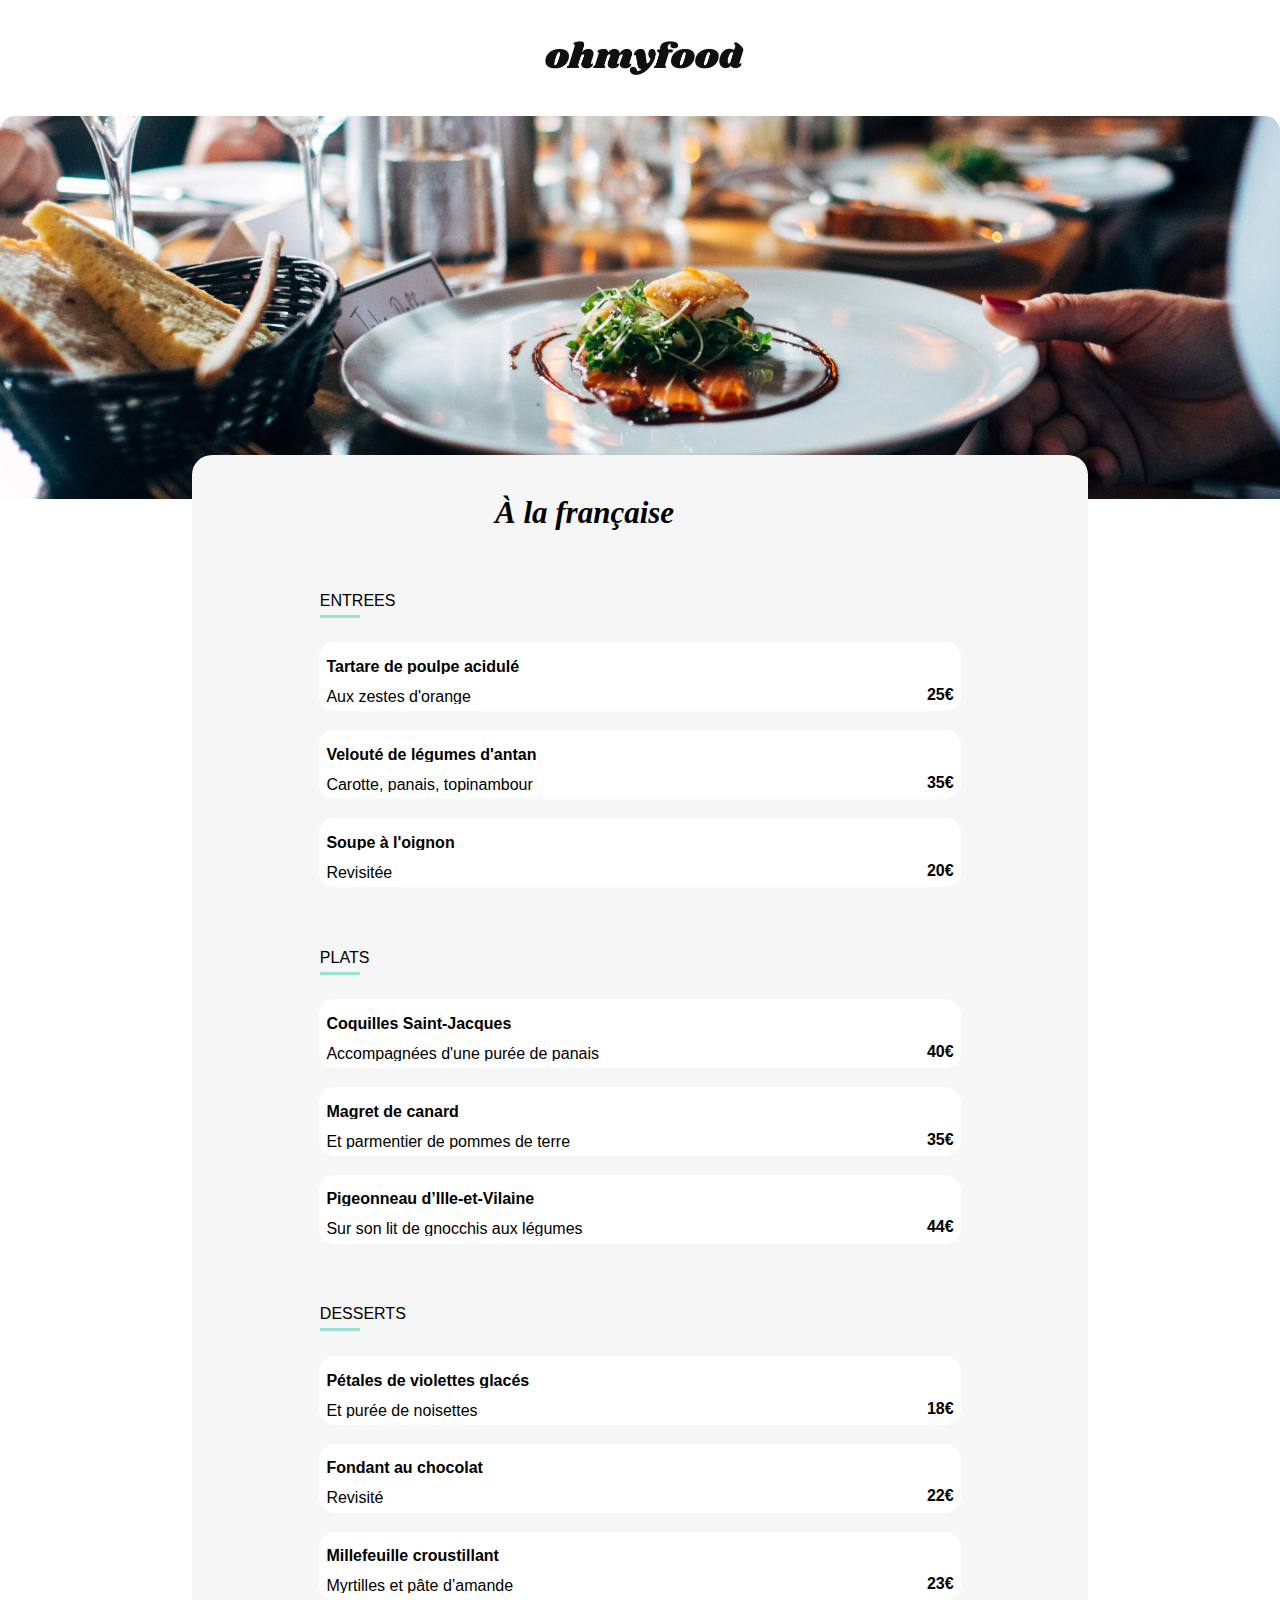
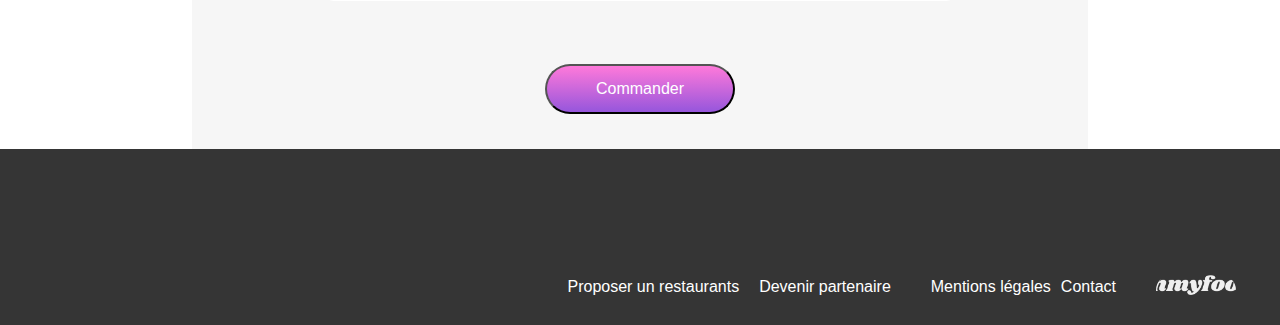
==== A-la-française.html @ fdb78082 "Add files via upload" ====
<!DOCTYPE html>
<html lang="fr">
    <head>
       <meta charset="UTF-8">
       <meta name="viewport" content="width=device-width, initial-scale=1.0">
       <title>Oh my food</title>
       <link rel="stylesheet" href="style.css">
       <link rel="stylesheet" href="https://cdnjs.cloudflare.com/ajax/libs/font-awesome/6.2.1/css/all.min.css"
        integrity="sha512-MV7K8+y+gLIBoVD59lQIYicR65iaqukzvf/nwasF0nqhPay5w/9lJmVM2hMDcnK1OnMGCdVK+iQrJ7lzPJQd1w=="
        crossorigin="anonymous" referrerpolicy="no-referrer" />
    </head>

    <!--Logo et Flèche retour-->
    <header>
        <p class="flèche">
            <a href="index.html" style="text-decoration:none" class="animation-fermeture espace3" >  
                <i class="fa-solid fa-arrow-left fa-xl espace3" style="color: #353535;"></i>
            </a>   
            <img class="logo disable " src="images/logo/ohmyfood.png" alt="Logo Oh my food">
        </p>          
    </header>

    <!--Photo grand format-->
        <img class="restau" src="images/restaurants/jay-wennington-N_Y88TWmGwA-unsplash.jpg" alt="restau">
        <br>

    <!--Menu restaurant--> 
        <section class="menu-centrer">
            <div class="menu centrer">
                <div class="coeur1">
                    <p class="titre-menu">À la française</p>
                    <i class="fa-regular fa-heart fa-2xl icoeur " style="color:#000000;"></i>
                    <i class="fa-solid fa-heart fa-2xl icoeur icoeur2  " style="color:#9656DC;"></i>
                </div>
                
                <div class="sous-titre-menu">
                    <h3 class="soulignement">ENTREES</h3>
                </div>
        
                <div class="encadrement-plats">
                    <div>
                        <p class="plats">Tartare de poulpe acidulé</p>
                        <p>Aux zestes d'orange</p>
                        <a class="p3">25€</a>
                    </div>
                    <div class="cadre-validation ">
                        <i class="fa-solid fa-circle-check fa-xl" style="color: #ffffff;"></i>
                    </div>
                </div>
        
                <div class="encadrement-plats">
                    <div>
                        <p class="plats">Velouté de légumes d'antan</p>
                        <p>Carotte, panais, topinambour</p>
                        <a class="p3">35€</a>
                    </div>
                    <div class="cadre-validation ">
                        <i class="fa-solid fa-circle-check fa-xl" style="color: #ffffff;"></i>
                    </div>
                </div>

                <div class="encadrement-plats">
                    <div>
                        <p class="plats">Soupe à l'oignon</p>
                        <p>Revisitée</p>
                        <a class="p3">20€</a>
                    </div>
                    <div class="cadre-validation ">
                        <i class="fa-solid fa-circle-check fa-xl" style="color: #ffffff;"></i>
                    </div>
                </div>
                <br>
                
                <div class="sous-titre-menu">
                    <h3 class="soulignement">PLATS</h3>   
                </div>

                <div class="encadrement-plats">
                    <div>
                        <p class="plats">Coquilles Saint-Jacques</p>
                        <p>Accompagnées d'une purée de panais</p>
                        <a class="p3">40€</a>
                    </div>
                    <div class="cadre-validation ">
                        <i class="fa-solid fa-circle-check fa-xl" style="color: #ffffff;"></i>
                    </div> 
                </div>

               <div class="encadrement-plats"> 
                       <p class="plats">Magret de canard</p>
                       <p>Et parmentier de pommes de terre</p>
                       <a class="p3">35€</a>
                    <div class="cadre-validation ">
                       <i class="fa-solid fa-circle-check fa-xl" style="color: #ffffff;"></i>
                    </div>
                </div>

                <div class="encadrement-plats">
                    <div>
                        <p class="plats">Pigeonneau d’Ille-et-Vilaine</p>
                        <p>Sur son lit de gnocchis aux légumes</p>
                        <a class="p3">44€</a>
                    </div>
                    <div class="cadre-validation ">
                        <i class="fa-solid fa-circle-check fa-xl" style="color: #ffffff;"></i>
                    </div>
                </div>
                <br>
                
                <div class="sous-titre-menu">
                    <h3 class="soulignement">DESSERTS</h3>   
                </div>

                <div class="encadrement-plats">
                    <div>
                        <p class="plats">Pétales de violettes glacés</p>
                        <p>Et purée de noisettes</p>
                        <a class="p3"> 18€</a>
                    </div>
                    <div class="cadre-validation ">
                        <i class="fa-solid fa-circle-check fa-xl" style="color: #ffffff;"></i>
                    </div>   
                </div>

                <div class="encadrement-plats">
                    <div>
                        <p class="plats">Fondant au chocolat</p>
                        <p>Revisité</p>
                        <a class="p3">22€</a>
                    </div>
                    <div class="cadre-validation ">
                        <i class="fa-solid fa-circle-check fa-xl" style="color: #ffffff;"></i>
                    </div>
                </div>

                <div class="encadrement-plats">
                    <div>
                        <p class="plats">Millefeuille croustillant</p>
                        <p>Myrtilles et pâte d’amande</p>
                        <a class="p3">23€</a>
                    </div>
                    <div class="cadre-validation ">
                        <i class="fa-solid fa-circle-check fa-xl" style="color: #ffffff;"></i>
                    </div>
                </div>
                <br><br>
                <button class="commander">Commander</button>
            </div>
        </section>
        
    <!--Bannière fin de page-->
    <footer>
        <div class="footer">
            <img class="logo-blanc1" src="images/logo/ohmyfood-blanc.png" alt="logo-blanc"><br>
            <div class="espace">
                <i class="fa-solid fa-utensils espace" style="color: #fafafa;"></i>
                Proposer un restaurants
            </div><br>
            <div class="espace1">
                <i class="fa-solid fa-handshake-angle espace" style="color: #fafafa;"></i>
                Devenir partenaire
            </div><br>
            <div class="espace">
                Mentions légales
            </div><br>
            <div class="espace1">
                Contact
            </div><br>
            <img class="logo-blanc " src="images/logo/ohmyfood-blanc.png" alt="logo-blanc">
        </div>
    </footer>
---- style.css ----
/******* General *******/ 

*{
    font-family: 'Rotobo', sans-serif;
    
}

:root {
    --violet:#9656DC;
    --bleu-clair:#99E2D0;
    --gris-clair:#F6F6F6;
    --gris:#EAEAEA;
    --gris-foncé: #353535;
    --blanc:#FFFFFF;
    --vert-clair:#99E2D0;
    --vert-foncé:#008766;
}
.fondgris {
    background-color: var(--gris);
    
}
.fondgris-clair {
    background-color:var(--gris-clair);
    
}

nav {
    color:var(--gris-foncé);
}    
.centrer {
    display: flex;
    flex-direction: column;
    justify-content: center;
    align-items: center;
}
.centrer1 {
    display:flex;
}
.imagesRestau {
    background-color: var(--blanc);
    border-radius: 15px;
    width:310px;
    height: 251px;
    margin-top: 40px;      
}

img {
    border-top-right-radius: 15px;
    border-top-left-radius: 15px;
    width: 100%;
    height: 170px; 
    object-fit: cover;
} 
.restaurants{
    display:flex; 
    flex-direction:column ;
    align-items: center;
    padding-bottom: 50px ; 
}
h1 {
    font-size: 40px;
}
 
.p1 {
    font-size: large;
    margin-top: 0.5em;
    padding-left: 20px;
    font-weight: bold;  
    line-height: 0em;  
}
.p2 { 
    padding-left: 20px;   
}
.titre { 
    font-size: 24px;
    font-weight: 700 ;
    width: 260px;
    height: 68px;
    display: flex;
    text-align: center;
}    
.titre1 {
    font-weight: 300;
    font-size: 18px;
    width: 315px;
    height: 46px;
    text-align: center;
}
.horizontal {
    display: flex;
    flex-direction: column;
    }

.MEP  {
    padding-left: 1em;
    padding-top: 1em;
}
.MEP1 { 
    
    display: flex;
    justify-content: center;
    align-items: center;
}
.footer {
    background-color: var(--gris-foncé);
    color:var(--blanc);
    height: 170px;
    padding-top: 2em;
    margin: -6px;
    display: flex;
    flex-direction: column;
    justify-content: center;
    padding-left: 35px;
    line-height: 1em    
}
.logo {
    width: 200px;
    height: 34.2px;
    margin: 25px;
    display: flex;   
}
.logo-blanc {
    display: none;
}
.logo-blanc1 {
    display: flex;
    margin-bottom: 1em;
    width: 80px;
    height: 20px;
}


.explorer {
    border-radius: 30px;
    background: linear-gradient(to top,var(--violet),#FF79DA);
    color: var(--blanc);
    width: 218px;
    height: 50px;
    font-size: 16px;
    margin-top: 10px;
    margin-bottom: 30px;
    display: flex;
    justify-content: center;
    align-items: center;
}

.fonctionnements {
    border-radius: 20px;
    width:300px;
    border: none;
    height: 72px;
    font-size: 16px;
    font-weight:bold
    
}    
.fonctionnements1 {
    display: flex;
    justify-content: space-evenly;
    font-size: 16px;
}

.espace {
    padding-right: 10px;   
}
.espace1{ 
    padding-right: 40px;
}
.nouveau  {
    background-color:var(--vert-clair);
    color:var(--vert-foncé);
    border-radius: 2px;
    position: absolute;
    width: 80px;
    height: 29px;
    display: flex;
    align-items: center;
    justify-content: center;
    margin-right: 15px;   
}
.nouveau1  {
    display: flex;
    justify-content: flex-end;
    
}
.cercle {
    width: 24px;
    height: 24px;
    border-radius: 20px;
    background-color: var(--violet);
    color: var(--blanc);
    display: flex;
    align-items: center;
    justify-content: center;
    position: relative;
    margin-right: -1em;
    margin-top: 1.5em;  
}
.coeur {
  display: flex;
  justify-content: flex-end;
  margin-right: 30px;
  margin-top: -3em;
}
.coeur1 {
    display :flex;
    justify-content: flex-end;
    align-items: center;
}
.icoeur {
    position: absolute;
    font-size: xx-large;
}
.icoeur2{
    opacity: 0;
    color:transparent;
    background-clip: text;
    -webkit-background-clip:text;
    background-image:linear-gradient(to top,var(--violet),#FF79DA);
}
.icoeur2:hover {
    opacity: 1;
          
}
.lien-couleur {
    color: #353535;
}
.animation-ouverture {
	animation: ouverture 0.3s steps(2, start) 0.1s ;
}
@keyframes ouverture {
    0% {
      transform: scale(0.5);
    }
    100% {
      transform: scale(1);
    }
}
/******* Loader *******/

.loader-contenaire {
    height: 700px;
    display: flex;
    text-align: center;
    justify-content: center;
    align-items: center;
    background: linear-gradient(to bottom right,var(--violet),#FF79DA);
    position: fixed;
    inset: 0;
    z-index: 1;
    opacity: 0.9;
    animation: fin 0.5s;
    animation-fill-mode: forwards;
}
@keyframes fin {
    0% {
        transform: scale(1);
    }
    100% {
        transform: scale(0);
    }

}

.texte-loader {
    font-size: x-large;
    font-weight: bold;
    font-style: italic;
    animation-name: fade-in-top;
		animation-duration: 1.2s;
		animation-timing-function: ease-out;
		animation-delay: 0s;
		animation-iteration-count: 1;
		animation-direction: normal;
		animation-fill-mode: none;
      
}
.loader {
    color: var(--gris-foncé); 
    font-weight:bold; 
    font-size:3em;
    animation-name: fade-in-top;
    animation-duration: 1.2s;
    animation-timing-function: ease-out;
    animation-delay: 0s;
    animation-iteration-count: 1;
    animation-direction: normal;
    animation-fill-mode: none;
 
}
@keyframes fade-in-top {
			
    0% {
        transform:translateY(-50px);
        opacity:0;
    }
    100% {
        transform:translateY(0);
        opacity:1;
    }
}
      
/******* Pages menus *******/  
        
.menu {
    background-color: var(--gris-clair);
    border-top-left-radius: 20px ;
    border-top-right-radius: 20px;
    position: relative;
    width: auto;
    height: 1300px;
    margin-left: 0%;
    margin-left: -7px;
    margin-right: -7px;
    display: flex;
    justify-content: space-evenly;
}
.menu1{
    height: 1500px;
}
.menu-centrer { 
    margin-top: -3em;

}
.sous-titre-menu {
    padding-right: 75% ;     
}

.encadrement-plats:hover p {
    width: 180px;
}

.titre-menu {
    font-family: Shrikhand ;
    font-size: 31px;
    font-style: italic;
    letter-spacing: 0em;
    width: 290px;
    height: 41px;
    font-weight: 900; 
    
}
.sous-titre-menu {
   padding-right: 67%;
   width: 40px;
    
}
.soulignement {
    border-bottom: 3px solid var(--vert-clair);
    padding-bottom: 5px;
    border: 40px 0px;
    font-weight: 200;
    font-size: medium;
}
.encadrement-plats {
    background-color: var(--blanc);
    border-radius: 15px;
    width: 70%;
    height: 54px;
    margin-bottom: 10px;
    padding: 7.5px;
    line-height: 14px;
    position: relative;
}    
.encadrement-plats:hover .cadre-validation {
    opacity: 1 ; 
    animation: slide-left 0.5s cubic-bezier(0.250, 0.460, 0.450, 0.940) both;
    display: flex;
}

.encadrement-plats  p {
    width: 150px;
    overflow: hidden;
    text-overflow: ellipsis;
    white-space: nowrap; 
} 
.encadrement-plats:hover p {
    width: 100px;
}
.encadrement-plats:hover .p3 {
        margin-right: 1em;
        animation: slide-left 0.5s cubic-bezier(0.250, 0.460, 0.450, 0.940) both;
}

@keyframes slide-left {
    0% {
      transform: translateX(0);
    }
    100% {
      transform: translateX(-55px);
    }
  }
.p3{
    font-weight: bold;
     display: flex;
     flex-direction: row-reverse;
     margin-top: -2em;
    }
.p4 {
    margin-top: -7px;
}
.plats {
    font-weight: bold; 
    margin-top: 10px;
}
.cadre-validation {
    background-color: var(--vert-clair);
    border-radius: 0px 15px 15px 0px ;
    width: 59px;
    height: 69px;
    position:absolute;
    display: flex;
    align-items: center;
    justify-content: center; 
    opacity: 0; 
    top: 0px;
    right:0px;
    margin-right: -3.5em;
    display: none;
}   

.restau { 
    max-width: 2650px;
    height: 383px;
    object-fit: cover;
    
}    
body  {
    margin: 0px;
}    
.commander {
    border-radius: 25px;
    background:linear-gradient(to top,var(--violet),#FF79DA);
    color: var(--blanc);
    width: 190px;
    height: 50px;
    font-size: 16px;
    margin-bottom: 2em;
}
.espace2 {
    padding-right: 20px;
    margin-left: -40px;
}
.espace3 {
    flex: 0.5;
}
.flèche {
    display: flex;
    align-items: center;
    margin-left: 10px;
    
}
.animation-fermeture {
	animation: fermeture 0.4s steps(2, start) 0.1s ;
}
@keyframes fermeture {
    0% {
      transform: scale(1);
    }
    100% {
      transform: scale(0.5);
    }
}

/******* Media queries *******/
@media( min-width: 798px )
/******* General *******/ {

.imagesRestau { 
    width: 380px;
}

.MEP1 {
    margin-left: 2em;
}
.restaurants {
    flex-direction: row;
    justify-content: space-around;
    flex-wrap: wrap;
}

.footer {
    
    width: auto;
    height: 114px;
    margin:-6px;
    padding-right: 50px;
    padding-bottom: 30px ; 
    display: flex; 
    justify-content: flex-end;
    align-items: flex-end;
    flex-direction: row;
    position: relative;
}

.logo-blanc { 
    display: flex;
    width: 80px;
    height: 20px;
 }
 .logo-blanc1 {
    display: none;
}
.titre {
    width: auto;
    height: 47px;
    font-size: xxx-large;
}
.titre1 {
    width: 800px;
    height: 47px;
    font-size: x-large;
}
.fonctionnements {
    width: 280px; 
    margin-right: 1em ;

}
.encadrement-plats:hover p {
    width: auto;
    overflow: auto;
    text-overflow: clip;
    white-space: normal; 
}
.encadrement-plats p {
    width: auto;
    text-overflow:clip;
    white-space:normal;
}
.menu {
    width: 70%;
    display: flex;

}
.menu-centrer {
    display: flex;
    justify-content: center;
}
}
/******* Media queries *******/
@media( min-width: 1024px )
/******* General *******/ {

.horizontal { 
    flex-direction: row;
}
.fonctionnements {
    border-radius: 20px;
    width:300px;
    border: none;
    height: 72px;
    margin-right: 2em;
    font-size: 16px;
    font-weight:bold    
}  
.imagesRestau {
    width: 490px;
}
.MEP {
    margin-left: 3em; 
}
}

/******* Media queries *******/
@media( min-width: 1440px )
/******* General *******/ {

.contenaire{
    width: 1440px;
    height: 703px;   
    margin: auto;
}

}
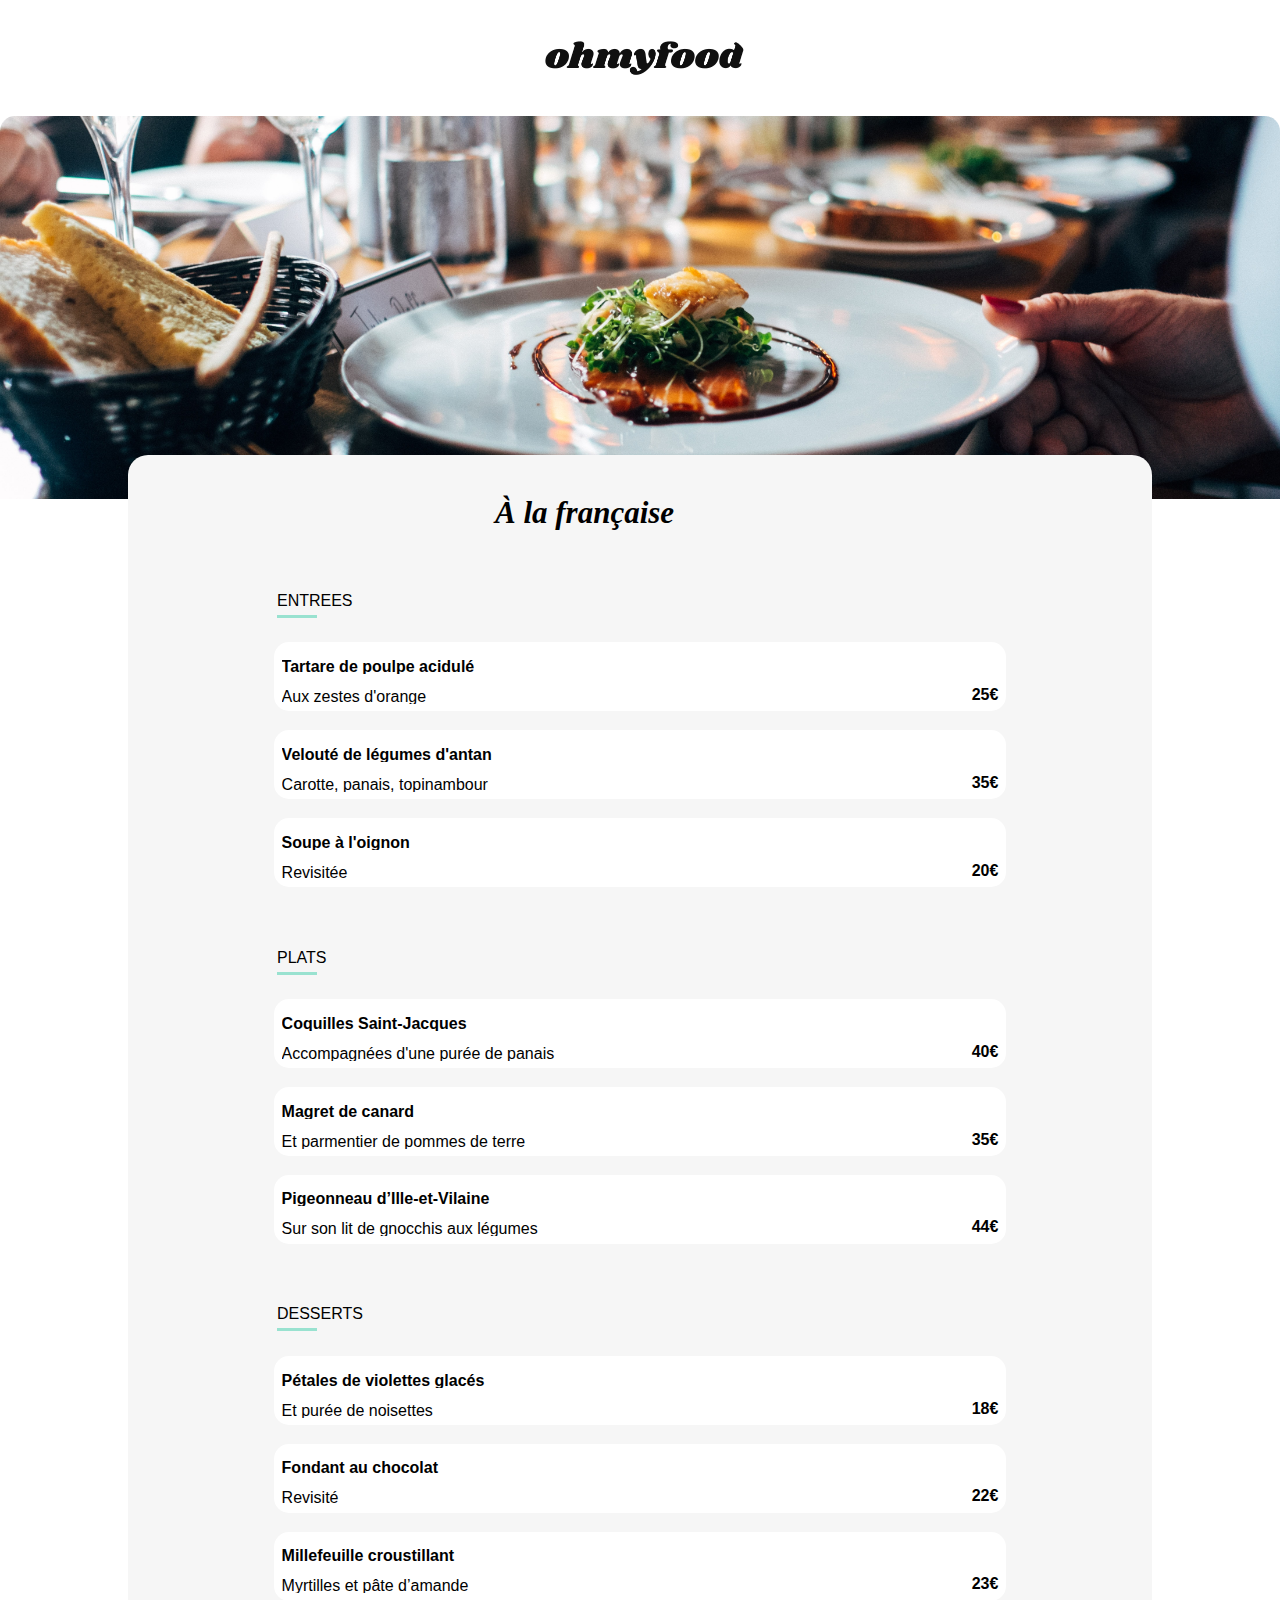
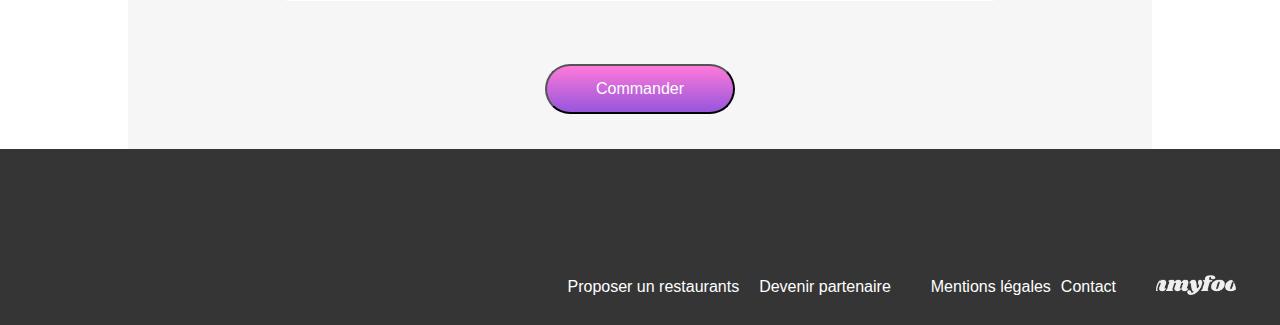
==== commit be7f72bd: "Add files via upload" ====
--- a/A-la-française.html
+++ b/A-la-française.html
@@ -4,7 +4,7 @@
        <meta charset="UTF-8">
        <meta name="viewport" content="width=device-width, initial-scale=1.0">
        <title>Oh my food</title>
-       <link rel="stylesheet" href="style.css">
+       <link rel="stylesheet" href="Sass/style.css">
        <link rel="stylesheet" href="https://cdnjs.cloudflare.com/ajax/libs/font-awesome/6.2.1/css/all.min.css"
         integrity="sha512-MV7K8+y+gLIBoVD59lQIYicR65iaqukzvf/nwasF0nqhPay5w/9lJmVM2hMDcnK1OnMGCdVK+iQrJ7lzPJQd1w=="
         crossorigin="anonymous" referrerpolicy="no-referrer" />
@@ -13,8 +13,8 @@
     <!--Logo et Flèche retour-->
     <header>
         <p class="flèche">
-            <a href="index.html" style="text-decoration:none" class="animation-fermeture espace3" >  
-                <i class="fa-solid fa-arrow-left fa-xl espace3" style="color: #353535;"></i>
+            <a href="index.html" class="animation-fermeture espace3" >  
+                <i class="fa-solid fa-arrow-left fa-xl espace3"></i>
             </a>   
             <img class="logo disable " src="images/logo/ohmyfood.png" alt="Logo Oh my food">
         </p>          
@@ -29,8 +29,8 @@
             <div class="menu centrer">
                 <div class="coeur1">
                     <p class="titre-menu">À la française</p>
-                    <i class="fa-regular fa-heart fa-2xl icoeur " style="color:#000000;"></i>
-                    <i class="fa-solid fa-heart fa-2xl icoeur icoeur2  " style="color:#9656DC;"></i>
+                    <i class="fa-regular fa-heart icoeur "></i>
+                    <i class="fa-solid fa-heart icoeur icoeur2 "></i>
                 </div>
                 
                 <div class="sous-titre-menu">
@@ -44,7 +44,7 @@
                         <a class="p3">25€</a>
                     </div>
                     <div class="cadre-validation ">
-                        <i class="fa-solid fa-circle-check fa-xl" style="color: #ffffff;"></i>
+                        <i class="fa-solid fa-circle-check fa-xl"></i>
                     </div>
                 </div>
         
@@ -55,7 +55,7 @@
                         <a class="p3">35€</a>
                     </div>
                     <div class="cadre-validation ">
-                        <i class="fa-solid fa-circle-check fa-xl" style="color: #ffffff;"></i>
+                        <i class="fa-solid fa-circle-check fa-xl"></i>
                     </div>
                 </div>
 
@@ -66,7 +66,7 @@
                         <a class="p3">20€</a>
                     </div>
                     <div class="cadre-validation ">
-                        <i class="fa-solid fa-circle-check fa-xl" style="color: #ffffff;"></i>
+                        <i class="fa-solid fa-circle-check fa-xl"></i>
                     </div>
                 </div>
                 <br>
@@ -82,7 +82,7 @@
                         <a class="p3">40€</a>
                     </div>
                     <div class="cadre-validation ">
-                        <i class="fa-solid fa-circle-check fa-xl" style="color: #ffffff;"></i>
+                        <i class="fa-solid fa-circle-check fa-xl"></i>
                     </div> 
                 </div>
 
@@ -91,7 +91,7 @@
                        <p>Et parmentier de pommes de terre</p>
                        <a class="p3">35€</a>
                     <div class="cadre-validation ">
-                       <i class="fa-solid fa-circle-check fa-xl" style="color: #ffffff;"></i>
+                       <i class="fa-solid fa-circle-check fa-xl"></i>
                     </div>
                 </div>
 
@@ -102,7 +102,7 @@
                         <a class="p3">44€</a>
                     </div>
                     <div class="cadre-validation ">
-                        <i class="fa-solid fa-circle-check fa-xl" style="color: #ffffff;"></i>
+                        <i class="fa-solid fa-circle-check fa-xl"></i>
                     </div>
                 </div>
                 <br>
@@ -118,7 +118,7 @@
                         <a class="p3"> 18€</a>
                     </div>
                     <div class="cadre-validation ">
-                        <i class="fa-solid fa-circle-check fa-xl" style="color: #ffffff;"></i>
+                        <i class="fa-solid fa-circle-check fa-xl"></i>
                     </div>   
                 </div>
 
@@ -129,7 +129,7 @@
                         <a class="p3">22€</a>
                     </div>
                     <div class="cadre-validation ">
-                        <i class="fa-solid fa-circle-check fa-xl" style="color: #ffffff;"></i>
+                        <i class="fa-solid fa-circle-check fa-xl"></i>
                     </div>
                 </div>
 
@@ -140,7 +140,7 @@
                         <a class="p3">23€</a>
                     </div>
                     <div class="cadre-validation ">
-                        <i class="fa-solid fa-circle-check fa-xl" style="color: #ffffff;"></i>
+                        <i class="fa-solid fa-circle-check fa-xl"></i>
                     </div>
                 </div>
                 <br><br>
@@ -153,11 +153,11 @@
         <div class="footer">
             <img class="logo-blanc1" src="images/logo/ohmyfood-blanc.png" alt="logo-blanc"><br>
             <div class="espace">
-                <i class="fa-solid fa-utensils espace" style="color: #fafafa;"></i>
+                <i class="fa-solid fa-utensils espace"></i>
                 Proposer un restaurants
             </div><br>
             <div class="espace1">
-                <i class="fa-solid fa-handshake-angle espace" style="color: #fafafa;"></i>
+                <i class="fa-solid fa-handshake-angle espace"></i>
                 Devenir partenaire
             </div><br>
             <div class="espace">
--- a/Sass/style.css
+++ b/Sass/style.css
@@ -0,0 +1,613 @@
+@charset "UTF-8";
+/******* General *******/
+* {
+  font-family: "Rotobo", sans-serif;
+}
+
+:root {
+  --violet:#9656DC;
+  --bleu-clair:#99E2D0;
+  --gris-clair:#F6F6F6;
+  --gris:#EAEAEA;
+  --gris-foncé: #353535;
+  --blanc:#FFFFFF;
+  --vert-clair:#99E2D0;
+  --vert-foncé:#008766;
+}
+
+.fondgris {
+  background-color: var(--gris);
+}
+
+.fondgris-clair {
+  background-color: var(--gris-clair);
+}
+
+nav {
+  color: var(--gris-foncé);
+}
+
+a {
+  text-decoration: none;
+}
+
+.centrer {
+  display: flex;
+  flex-direction: column;
+  justify-content: center;
+  align-items: center;
+}
+
+.centrer1 {
+  display: flex;
+}
+
+.imagesRestau {
+  background-color: var(--blanc);
+  border-radius: 15px;
+  width: 310px;
+  height: 251px;
+  margin-top: 40px;
+}
+
+img {
+  border-top-right-radius: 15px;
+  border-top-left-radius: 15px;
+  width: 100%;
+  height: 170px;
+  -o-object-fit: cover;
+     object-fit: cover;
+}
+
+.restaurants {
+  display: flex;
+  flex-direction: column;
+  align-items: center;
+  padding-bottom: 50px;
+}
+
+h1 {
+  font-size: 40px;
+}
+
+.p1 {
+  font-size: large;
+  margin-top: 0.5em;
+  padding-left: 20px;
+  font-weight: bold;
+  line-height: 0em;
+}
+
+.p2 {
+  padding-left: 20px;
+}
+
+.titre {
+  font-size: 24px;
+  font-weight: 700;
+  width: 260px;
+  height: 68px;
+  display: flex;
+  text-align: center;
+}
+
+.titre1 {
+  font-weight: 300;
+  font-size: 18px;
+  width: 315px;
+  height: 46px;
+  text-align: center;
+}
+
+.horizontal {
+  display: flex;
+  flex-direction: column;
+}
+
+.MEP {
+  padding-left: 1em;
+  padding-top: 1em;
+}
+
+.MEP1 {
+  display: flex;
+  justify-content: center;
+  align-items: center;
+}
+
+.footer {
+  background-color: var(--gris-foncé);
+  color: var(--blanc);
+  height: 170px;
+  padding-top: 2em;
+  margin: -6px;
+  display: flex;
+  flex-direction: column;
+  justify-content: center;
+  padding-left: 35px;
+  line-height: 1em;
+}
+
+.logo {
+  width: 200px;
+  height: 34.2px;
+  margin: 25px;
+  display: flex;
+}
+
+.logo-blanc {
+  display: none;
+}
+
+.logo-blanc1 {
+  display: flex;
+  margin-bottom: 1em;
+  width: 80px;
+  height: 20px;
+}
+
+.explorer {
+  border-radius: 30px;
+  background: linear-gradient(to top, var(--violet), #FF79DA);
+  color: var(--blanc);
+  width: 218px;
+  height: 50px;
+  font-size: 16px;
+  margin-top: 10px;
+  margin-bottom: 30px;
+  display: flex;
+  justify-content: center;
+  align-items: center;
+}
+
+.fonctionnements {
+  border-radius: 20px;
+  width: 300px;
+  border: none;
+  height: 72px;
+  font-size: 16px;
+  font-weight: bold;
+}
+
+.fonctionnements1 {
+  display: flex;
+  justify-content: space-evenly;
+  font-size: 16px;
+}
+
+.espace {
+  padding-right: 10px;
+}
+
+.espace1 {
+  padding-right: 40px;
+}
+
+.nouveau {
+  background-color: var(--vert-clair);
+  color: var(--vert-foncé);
+  border-radius: 2px;
+  position: absolute;
+  width: 80px;
+  height: 29px;
+  display: flex;
+  align-items: center;
+  justify-content: center;
+  margin-right: 15px;
+}
+
+.nouveau1 {
+  display: flex;
+  justify-content: flex-end;
+}
+
+.cercle {
+  width: 24px;
+  height: 24px;
+  border-radius: 20px;
+  background-color: var(--violet);
+  color: var(--blanc);
+  display: flex;
+  align-items: center;
+  justify-content: center;
+  position: relative;
+  margin-right: -1em;
+  margin-top: 1.5em;
+}
+
+.coeur {
+  display: flex;
+  justify-content: flex-end;
+  margin-right: 30px;
+  margin-top: -3em;
+}
+
+.coeur1 {
+  display: flex;
+  justify-content: flex-end;
+  align-items: center;
+}
+
+.icoeur {
+  position: absolute;
+  font-size: xx-large;
+}
+
+.icoeur2 {
+  opacity: 0;
+  color: transparent;
+  background-clip: text;
+  -webkit-background-clip: text;
+  background-image: linear-gradient(to top, var(--violet), #FF79DA);
+}
+
+.icoeur2:hover {
+  opacity: 1;
+}
+
+.lien-couleur {
+  color: #353535;
+}
+
+.animation-ouverture {
+  animation: ouverture 0.3s steps(2, start) 0.1s;
+}
+
+@keyframes ouverture {
+  0% {
+    transform: scale(0.5);
+  }
+  100% {
+    transform: scale(1);
+  }
+}
+/******* Media queries *******/
+@media (min-width: 798px) {
+  .imagesRestau {
+    width: 380px;
+  }
+  .MEP1 {
+    margin-left: 2em;
+  }
+  .restaurants {
+    flex-direction: row;
+    justify-content: space-around;
+    flex-wrap: wrap;
+  }
+  .footer {
+    width: auto;
+    height: 114px;
+    margin: -6px;
+    padding-right: 50px;
+    padding-bottom: 30px;
+    display: flex;
+    justify-content: flex-end;
+    align-items: flex-end;
+    flex-direction: row;
+    position: relative;
+  }
+  .logo-blanc {
+    display: flex;
+    width: 80px;
+    height: 20px;
+  }
+  .logo-blanc1 {
+    display: none;
+  }
+  .titre {
+    width: auto;
+    height: 47px;
+    font-size: xxx-large;
+  }
+  .titre1 {
+    width: 800px;
+    height: 47px;
+    font-size: x-large;
+  }
+  .fonctionnements {
+    width: 280px;
+    margin-right: 1em;
+  }
+  .encadrement-plats:hover p {
+    width: auto;
+    overflow: auto;
+    text-overflow: clip;
+    white-space: normal;
+  }
+  .encadrement-plats p {
+    width: auto;
+    text-overflow: clip;
+    white-space: normal;
+  }
+  .menu {
+    width: 70%;
+    display: flex;
+  }
+  .menu-centrer {
+    display: flex;
+    justify-content: center;
+  }
+}
+/******* Media queries *******/
+@media (min-width: 1024px) {
+  .horizontal {
+    flex-direction: row;
+  }
+  .fonctionnements {
+    border-radius: 20px;
+    width: 300px;
+    border: none;
+    height: 72px;
+    margin-right: 2em;
+    font-size: 16px;
+    font-weight: bold;
+  }
+  .imagesRestau {
+    width: 490px;
+  }
+  .MEP {
+    margin-left: 3em;
+  }
+}
+/******* Media queries *******/
+@media (min-width: 1440px) {
+  .contenaire {
+    width: 1440px;
+    height: 703px;
+    margin: auto;
+  }
+}
+/******* Loader *******/
+.loader-contenaire {
+  height: 700px;
+  display: flex;
+  text-align: center;
+  justify-content: center;
+  align-items: center;
+  background: linear-gradient(to bottom right, var(--violet), #FF79DA);
+  position: fixed;
+  inset: 0;
+  z-index: 1;
+  opacity: 0.9;
+  animation: fin 0.5s;
+  animation-fill-mode: forwards;
+}
+
+@keyframes fin {
+  0% {
+    transform: scale(1);
+  }
+  100% {
+    transform: scale(0);
+  }
+}
+.texte-loader {
+  font-size: x-large;
+  font-weight: bold;
+  font-style: italic;
+  animation-name: fade-in-top;
+  animation-duration: 1.2s;
+  animation-timing-function: ease-out;
+  animation-delay: 0s;
+  animation-iteration-count: 1;
+  animation-direction: normal;
+  animation-fill-mode: none;
+}
+
+.loader {
+  color: var(--gris-foncé);
+  font-weight: bold;
+  font-size: 3em;
+  animation-name: fade-in-top;
+  animation-duration: 1.2s;
+  animation-timing-function: ease-out;
+  animation-delay: 0s;
+  animation-iteration-count: 1;
+  animation-direction: normal;
+  animation-fill-mode: none;
+}
+
+@keyframes fade-in-top {
+  0% {
+    transform: translateY(-50px);
+    opacity: 0;
+  }
+  100% {
+    transform: translateY(0);
+    opacity: 1;
+  }
+}
+/******* Pages menus *******/
+.menu {
+  background-color: var(--gris-clair);
+  border-top-left-radius: 20px;
+  border-top-right-radius: 20px;
+  position: relative;
+  width: auto;
+  height: 1300px;
+  margin-left: 0%;
+  margin-left: -7px;
+  margin-right: -7px;
+  display: flex;
+  justify-content: space-evenly;
+}
+
+.menu1 {
+  height: 1500px;
+}
+
+.menu-centrer {
+  margin-top: -3em;
+}
+
+.sous-titre-menu {
+  padding-right: 75%;
+}
+
+.encadrement-plats:hover p {
+  width: 180px;
+}
+
+.titre-menu {
+  font-family: Shrikhand;
+  font-size: 31px;
+  font-style: italic;
+  letter-spacing: 0em;
+  width: 290px;
+  height: 41px;
+  font-weight: 900;
+}
+
+.sous-titre-menu {
+  padding-right: 67%;
+  width: 40px;
+}
+
+.soulignement {
+  border-bottom: 3px solid var(--vert-clair);
+  padding-bottom: 5px;
+  border: 40px 0px;
+  font-weight: 200;
+  font-size: medium;
+}
+
+.encadrement-plats {
+  background-color: var(--blanc);
+  border-radius: 15px;
+  width: 70%;
+  height: 54px;
+  margin-bottom: 10px;
+  padding: 7.5px;
+  line-height: 14px;
+  position: relative;
+}
+
+.encadrement-plats:hover .cadre-validation {
+  opacity: 1;
+  animation: slide-left 0.5s cubic-bezier(0.25, 0.46, 0.45, 0.94) both;
+  display: flex;
+}
+
+.encadrement-plats p {
+  width: 150px;
+  overflow: hidden;
+  text-overflow: ellipsis;
+  white-space: nowrap;
+}
+
+.encadrement-plats:hover p {
+  width: 100px;
+}
+
+.encadrement-plats:hover .p3 {
+  margin-right: 1em;
+  animation: slide-left 0.5s cubic-bezier(0.25, 0.46, 0.45, 0.94) both;
+}
+
+@keyframes slide-left {
+  0% {
+    transform: translateX(0);
+  }
+  100% {
+    transform: translateX(-55px);
+  }
+}
+.p3 {
+  font-weight: bold;
+  display: flex;
+  flex-direction: row-reverse;
+  margin-top: -2em;
+}
+
+.p4 {
+  margin-top: -7px;
+}
+
+.plats {
+  font-weight: bold;
+  margin-top: 10px;
+}
+
+.cadre-validation {
+  background-color: var(--vert-clair);
+  border-radius: 0px 15px 15px 0px;
+  width: 59px;
+  height: 69px;
+  position: absolute;
+  display: flex;
+  align-items: center;
+  justify-content: center;
+  opacity: 0;
+  top: 0px;
+  right: 0px;
+  margin-right: -3.5em;
+  display: none;
+}
+
+.cadre-validation i {
+  color: white;
+}
+
+.restau {
+  max-width: 2650px;
+  height: 383px;
+  -o-object-fit: cover;
+     object-fit: cover;
+}
+
+body {
+  margin: 0px;
+}
+
+.commander {
+  border-radius: 25px;
+  background: linear-gradient(to top, var(--violet), #FF79DA);
+  color: var(--blanc);
+  width: 190px;
+  height: 50px;
+  font-size: 16px;
+  margin-bottom: 2em;
+}
+
+.espace2 {
+  padding-right: 20px;
+  margin-left: -40px;
+}
+
+.espace3 {
+  flex: 0.5;
+}
+
+.flèche {
+  display: flex;
+  align-items: center;
+  margin-left: 10px;
+}
+
+.animation-fermeture {
+  animation: fermeture 0.4s steps(2, start) 0.1s;
+}
+
+@keyframes fermeture {
+  0% {
+    transform: scale(1);
+  }
+  100% {
+    transform: scale(0.5);
+  }
+}
+/******* Media queries *******/
+@media (min-width: 800px) {
+  .menu {
+    width: 80%;
+  }
+  .encadrement-plats p {
+    text-overflow: clip;
+    width: 300px;
+  }
+  .encadrement-plats:hover p {
+    overflow: visible;
+    text-overflow: clip;
+    white-space: nowrap;
+  }
+}/*# sourceMappingURL=style.css.map */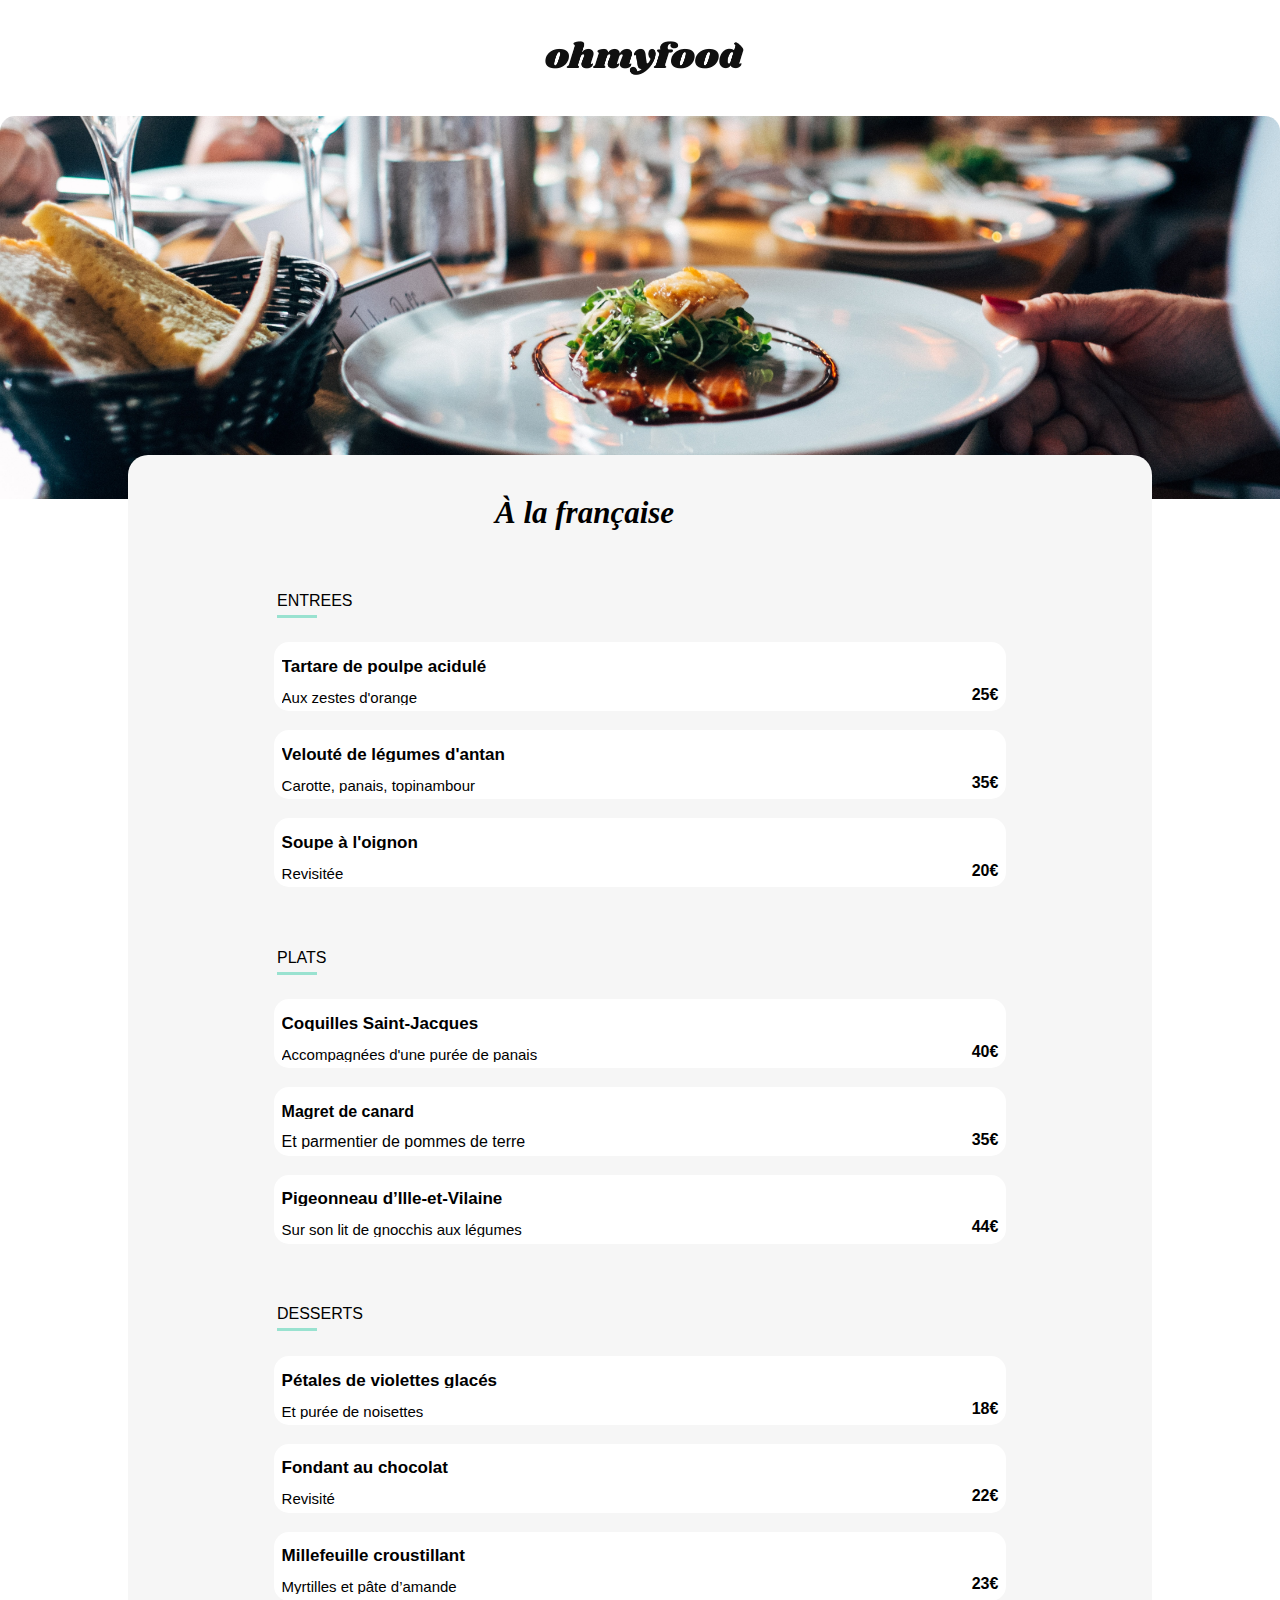
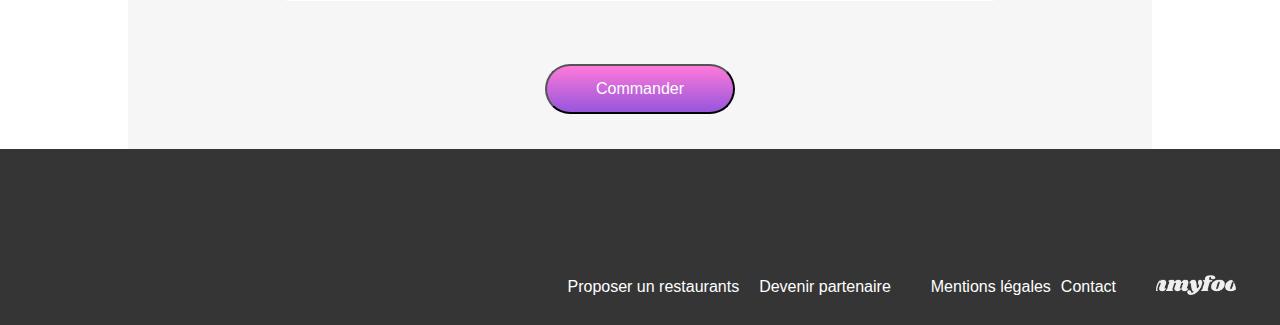
==== commit 4f5ede80: "Add files via upload" ====
--- a/A-la-française.html
+++ b/A-la-française.html
@@ -37,7 +37,7 @@
                     <h3 class="soulignement">ENTREES</h3>
                 </div>
         
-                <div class="encadrement-plats">
+                <div class="encadrement-plats animation-plats">
                     <div>
                         <p class="plats">Tartare de poulpe acidulé</p>
                         <p>Aux zestes d'orange</p>
@@ -48,7 +48,7 @@
                     </div>
                 </div>
         
-                <div class="encadrement-plats">
+                <div class="encadrement-plats animation-plats2">
                     <div>
                         <p class="plats">Velouté de légumes d'antan</p>
                         <p>Carotte, panais, topinambour</p>
@@ -59,7 +59,7 @@
                     </div>
                 </div>
 
-                <div class="encadrement-plats">
+                <div class="encadrement-plats animation-plats3">
                     <div>
                         <p class="plats">Soupe à l'oignon</p>
                         <p>Revisitée</p>
@@ -75,7 +75,7 @@
                     <h3 class="soulignement">PLATS</h3>   
                 </div>
 
-                <div class="encadrement-plats">
+                <div class="encadrement-plats animation-plats4">
                     <div>
                         <p class="plats">Coquilles Saint-Jacques</p>
                         <p>Accompagnées d'une purée de panais</p>
@@ -86,7 +86,7 @@
                     </div> 
                 </div>
 
-               <div class="encadrement-plats"> 
+               <div class="encadrement-plats animation-plats5"> 
                        <p class="plats">Magret de canard</p>
                        <p>Et parmentier de pommes de terre</p>
                        <a class="p3">35€</a>
@@ -95,7 +95,7 @@
                     </div>
                 </div>
 
-                <div class="encadrement-plats">
+                <div class="encadrement-plats animation-plats6">
                     <div>
                         <p class="plats">Pigeonneau d’Ille-et-Vilaine</p>
                         <p>Sur son lit de gnocchis aux légumes</p>
@@ -111,7 +111,7 @@
                     <h3 class="soulignement">DESSERTS</h3>   
                 </div>
 
-                <div class="encadrement-plats">
+                <div class="encadrement-plats animation-plats7">
                     <div>
                         <p class="plats">Pétales de violettes glacés</p>
                         <p>Et purée de noisettes</p>
@@ -122,7 +122,7 @@
                     </div>   
                 </div>
 
-                <div class="encadrement-plats">
+                <div class="encadrement-plats animation-plats8">
                     <div>
                         <p class="plats">Fondant au chocolat</p>
                         <p>Revisité</p>
@@ -133,7 +133,7 @@
                     </div>
                 </div>
 
-                <div class="encadrement-plats">
+                <div class="encadrement-plats animation-plats9">
                     <div>
                         <p class="plats">Millefeuille croustillant</p>
                         <p>Myrtilles et pâte d’amande</p>
@@ -164,7 +164,7 @@
                 Mentions légales
             </div><br>
             <div class="espace1">
-                Contact
+                <a href="" class="lien-couleur2">Contact</a>
             </div><br>
             <img class="logo-blanc " src="images/logo/ohmyfood-blanc.png" alt="logo-blanc">
         </div>
--- a/Sass/style.css
+++ b/Sass/style.css
@@ -159,6 +159,10 @@
   justify-content: center;
   align-items: center;
 }
+.explorer:hover {
+  transform: scale(1.13);
+  opacity: 0.8;
+}
 
 .fonctionnements {
   border-radius: 20px;
@@ -247,6 +251,10 @@
 
 .lien-couleur {
   color: #353535;
+}
+
+.lien-couleur2 {
+  color: #FFFFFF;
 }
 
 .animation-ouverture {
@@ -369,7 +377,7 @@
   inset: 0;
   z-index: 1;
   opacity: 0.9;
-  animation: fin 0.5s;
+  animation: fin 3s;
   animation-fill-mode: forwards;
 }
 
@@ -399,7 +407,7 @@
   font-weight: bold;
   font-size: 3em;
   animation-name: fade-in-top;
-  animation-duration: 1.2s;
+  animation-duration: 0.4s;
   animation-timing-function: ease-out;
   animation-delay: 0s;
   animation-iteration-count: 1;
@@ -444,10 +452,6 @@
   padding-right: 75%;
 }
 
-.encadrement-plats:hover p {
-  width: 180px;
-}
-
 .titre-menu {
   font-family: Shrikhand;
   font-size: 31px;
@@ -481,7 +485,63 @@
   line-height: 14px;
   position: relative;
 }
-
+.encadrement-plats div .plats {
+  font-size: 17px;
+}
+.encadrement-plats div p {
+  font-size: 15px;
+}
+
+.animation-plats {
+  animation: plats 0.7s 0.5s;
+}
+
+.animation-plats2 {
+  animation: plats 0.7s 1s;
+}
+
+.animation-plats3 {
+  animation: plats 0.7s 1.5s;
+}
+
+.animation-plats4 {
+  animation: plats 0.7s 2s;
+}
+
+.animation-plats5 {
+  animation: plats 0.7s 2.5s;
+}
+
+.animation-plats6 {
+  animation: plats 0.7s 3s;
+}
+
+.animation-plats7 {
+  animation: plats 0.7s 3.5s;
+}
+
+.animation-plats8 {
+  animation: plats 0.7s 4s;
+}
+
+.animation-plats9 {
+  animation: plats 0.7s 4.5s;
+}
+
+.animation-plats10 {
+  animation: plats 0.7s 5s;
+}
+
+@keyframes plats {
+  0% {
+    transform: translateY(-50px);
+    opacity: 0;
+  }
+  100% {
+    transform: translateY(0);
+    opacity: 1;
+  }
+}
 .encadrement-plats:hover .cadre-validation {
   opacity: 1;
   animation: slide-left 0.5s cubic-bezier(0.25, 0.46, 0.45, 0.94) both;
@@ -489,14 +549,14 @@
 }
 
 .encadrement-plats p {
-  width: 150px;
+  width: 270px;
   overflow: hidden;
   text-overflow: ellipsis;
   white-space: nowrap;
 }
 
 .encadrement-plats:hover p {
-  width: 100px;
+  width: 170px;
 }
 
 .encadrement-plats:hover .p3 {
@@ -568,6 +628,10 @@
   font-size: 16px;
   margin-bottom: 2em;
 }
+.commander:hover {
+  transform: scale(1.13);
+  opacity: 0.8;
+}
 
 .espace2 {
   padding-right: 20px;
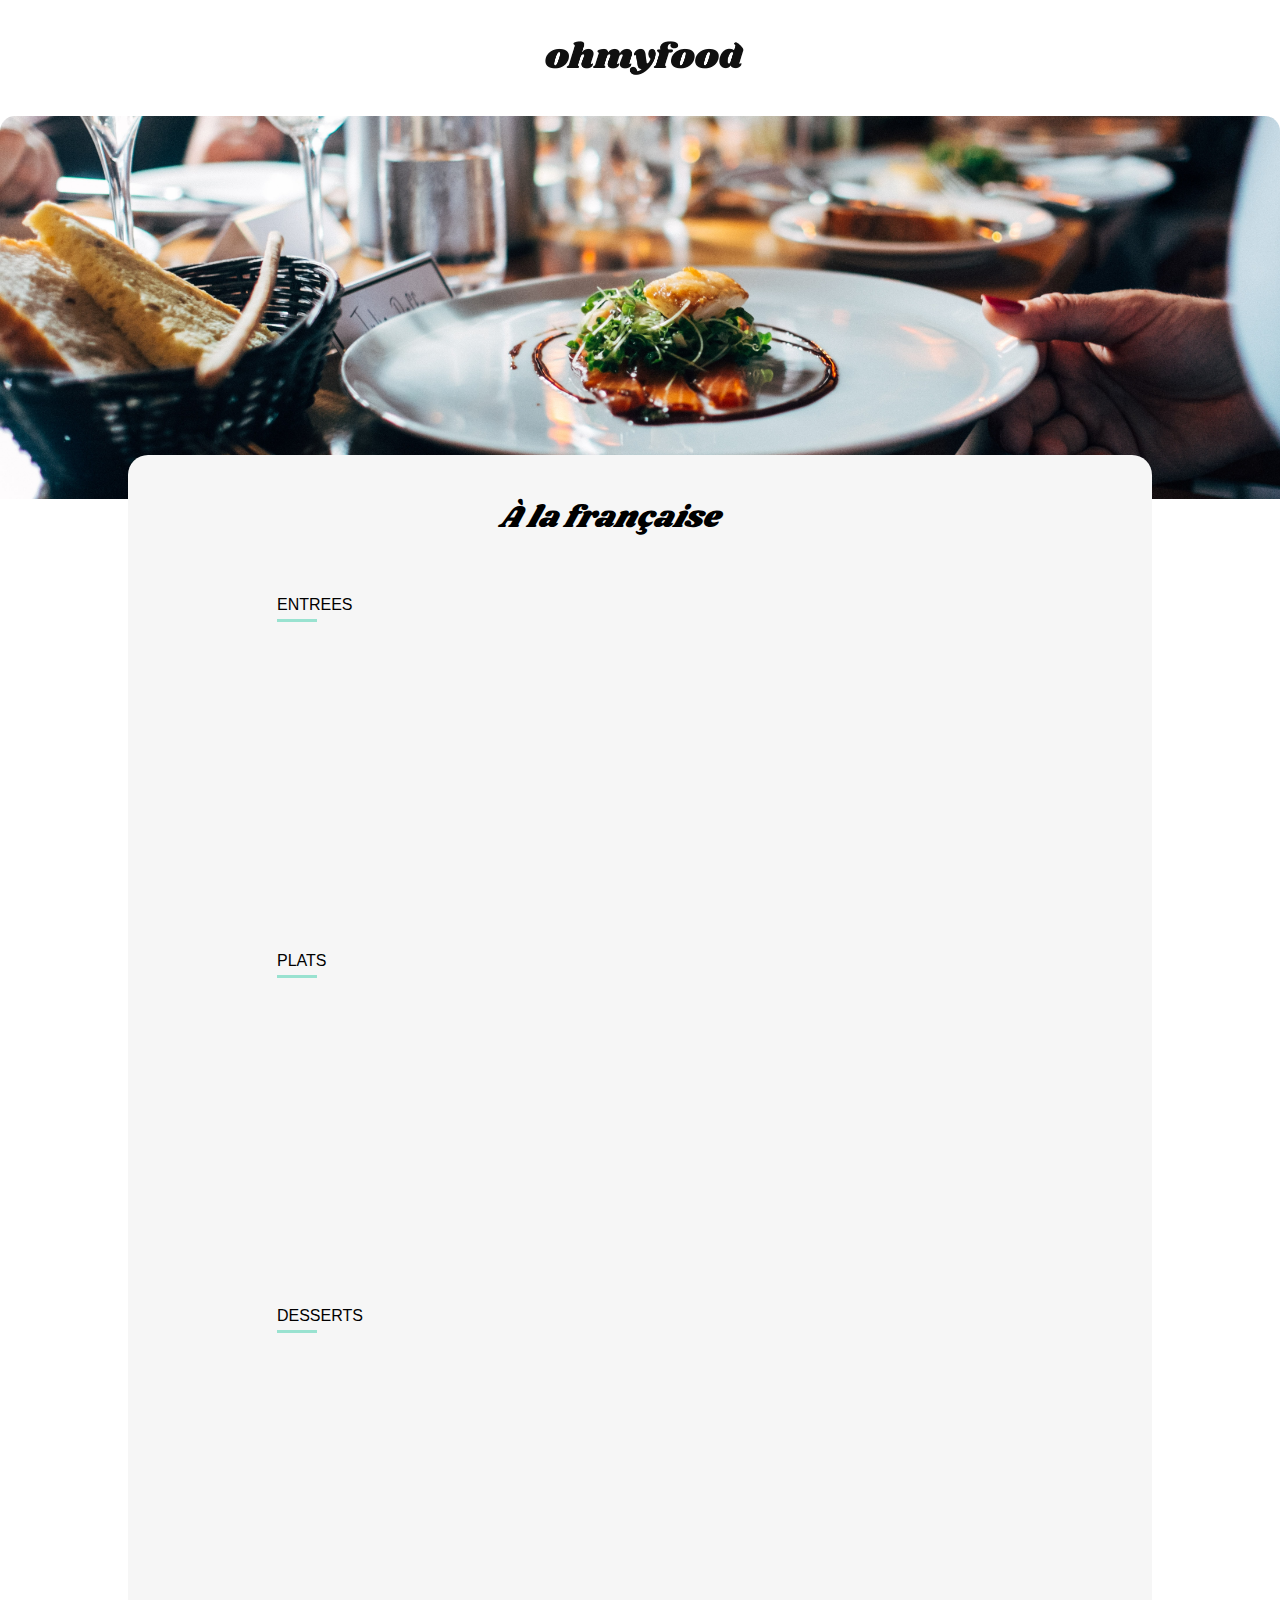
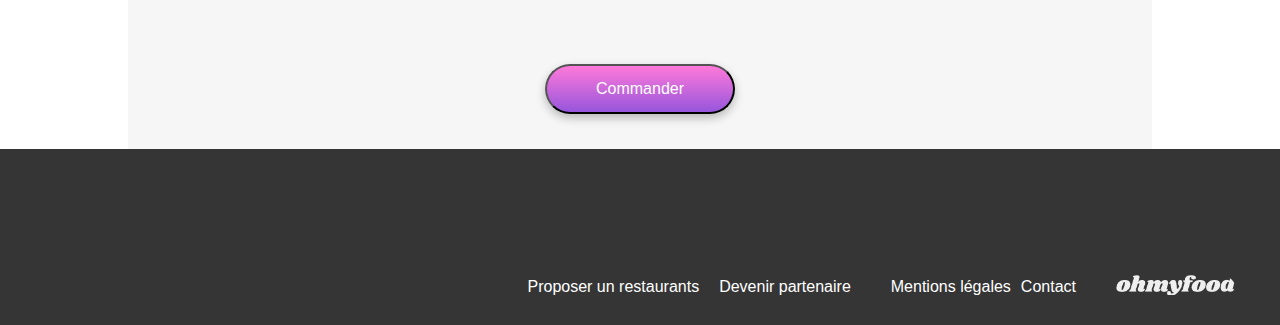
==== commit 09b35122: "Add files via upload" ====
--- a/A-la-française.html
+++ b/A-la-française.html
@@ -8,6 +8,9 @@
        <link rel="stylesheet" href="https://cdnjs.cloudflare.com/ajax/libs/font-awesome/6.2.1/css/all.min.css"
         integrity="sha512-MV7K8+y+gLIBoVD59lQIYicR65iaqukzvf/nwasF0nqhPay5w/9lJmVM2hMDcnK1OnMGCdVK+iQrJ7lzPJQd1w=="
         crossorigin="anonymous" referrerpolicy="no-referrer" />
+        <link rel="preconnect" href="https://fonts.googleapis.com">
+        <link rel="preconnect" href="https://fonts.gstatic.com" crossorigin>
+        <link href="https://fonts.googleapis.com/css2?family=Shrikhand&display=swap" rel="stylesheet">
     </head>
 
     <!--Logo et Flèche retour-->
@@ -164,7 +167,7 @@
                 Mentions légales
             </div><br>
             <div class="espace1">
-                <a href="" class="lien-couleur2">Contact</a>
+                <a href="https://login.live.com" class="lien-couleur2">Contact</a>
             </div><br>
             <img class="logo-blanc " src="images/logo/ohmyfood-blanc.png" alt="logo-blanc">
         </div>
--- a/Sass/style.css
+++ b/Sass/style.css
@@ -1,7 +1,7 @@
 @charset "UTF-8";
 /******* General *******/
 * {
-  font-family: "Rotobo", sans-serif;
+  font-family: "", sans-serif;
 }
 
 :root {
@@ -142,7 +142,7 @@
 .logo-blanc1 {
   display: flex;
   margin-bottom: 1em;
-  width: 80px;
+  width: 100px;
   height: 20px;
 }
 
@@ -158,10 +158,12 @@
   display: flex;
   justify-content: center;
   align-items: center;
+  box-shadow: 0px 4px 10px 0px rgba(0, 0, 0, 0.2509803922);
 }
 .explorer:hover {
   transform: scale(1.13);
   opacity: 0.8;
+  box-shadow: 0px 20px 10px 0px rgba(0, 0, 0, 0.2509803922);
 }
 
 .fonctionnements {
@@ -296,7 +298,7 @@
   }
   .logo-blanc {
     display: flex;
-    width: 80px;
+    width: 120px;
     height: 20px;
   }
   .logo-blanc1 {
@@ -453,13 +455,11 @@
 }
 
 .titre-menu {
-  font-family: Shrikhand;
+  font-family: "Shrikhand", serif;
   font-size: 31px;
   font-style: italic;
   letter-spacing: 0em;
-  width: 290px;
-  height: 41px;
-  font-weight: 900;
+  padding-right: 2em;
 }
 
 .sous-titre-menu {
@@ -481,9 +481,12 @@
   width: 70%;
   height: 54px;
   margin-bottom: 10px;
-  padding: 7.5px;
+  padding: 7px;
   line-height: 14px;
   position: relative;
+  opacity: 0;
+  transform: translateY(-50px);
+  overflow: hidden;
 }
 .encadrement-plats div .plats {
   font-size: 17px;
@@ -494,42 +497,52 @@
 
 .animation-plats {
   animation: plats 0.7s 0.5s;
+  animation-fill-mode: forwards;
 }
 
 .animation-plats2 {
   animation: plats 0.7s 1s;
+  animation-fill-mode: forwards;
 }
 
 .animation-plats3 {
   animation: plats 0.7s 1.5s;
+  animation-fill-mode: forwards;
 }
 
 .animation-plats4 {
   animation: plats 0.7s 2s;
+  animation-fill-mode: forwards;
 }
 
 .animation-plats5 {
   animation: plats 0.7s 2.5s;
+  animation-fill-mode: forwards;
 }
 
 .animation-plats6 {
   animation: plats 0.7s 3s;
+  animation-fill-mode: forwards;
 }
 
 .animation-plats7 {
   animation: plats 0.7s 3.5s;
+  animation-fill-mode: forwards;
 }
 
 .animation-plats8 {
   animation: plats 0.7s 4s;
+  animation-fill-mode: forwards;
 }
 
 .animation-plats9 {
   animation: plats 0.7s 4.5s;
+  animation-fill-mode: forwards;
 }
 
 .animation-plats10 {
   animation: plats 0.7s 5s;
+  animation-fill-mode: forwards;
 }
 
 @keyframes plats {
@@ -556,7 +569,7 @@
 }
 
 .encadrement-plats:hover p {
-  width: 170px;
+  width: 200px;
 }
 
 .encadrement-plats:hover .p3 {
@@ -564,12 +577,29 @@
   animation: slide-left 0.5s cubic-bezier(0.25, 0.46, 0.45, 0.94) both;
 }
 
+.encadrement-plats:not(:hover) .p3 {
+  animation: slide-right 0.5s cubic-bezier(0.25, 0.46, 0.45, 0.94) both;
+}
+
 @keyframes slide-left {
   0% {
     transform: translateX(0);
   }
   100% {
     transform: translateX(-55px);
+  }
+}
+.encadrement-plats:not(:hover) .cadre-validation {
+  opacity: 1;
+  animation: slide-right 0.5s cubic-bezier(0.25, 0.46, 0.45, 0.94) both;
+}
+
+@keyframes slide-right {
+  0% {
+    transform: translateX(-55px);
+  }
+  100% {
+    transform: translateX(0);
   }
 }
 .p3 {
@@ -627,10 +657,12 @@
   height: 50px;
   font-size: 16px;
   margin-bottom: 2em;
+  box-shadow: 0px 4px 10px 0px rgba(0, 0, 0, 0.2509803922);
 }
 .commander:hover {
   transform: scale(1.13);
   opacity: 0.8;
+  box-shadow: 0px 20px 10px 0px rgba(0, 0, 0, 0.2509803922);
 }
 
 .espace2 {
